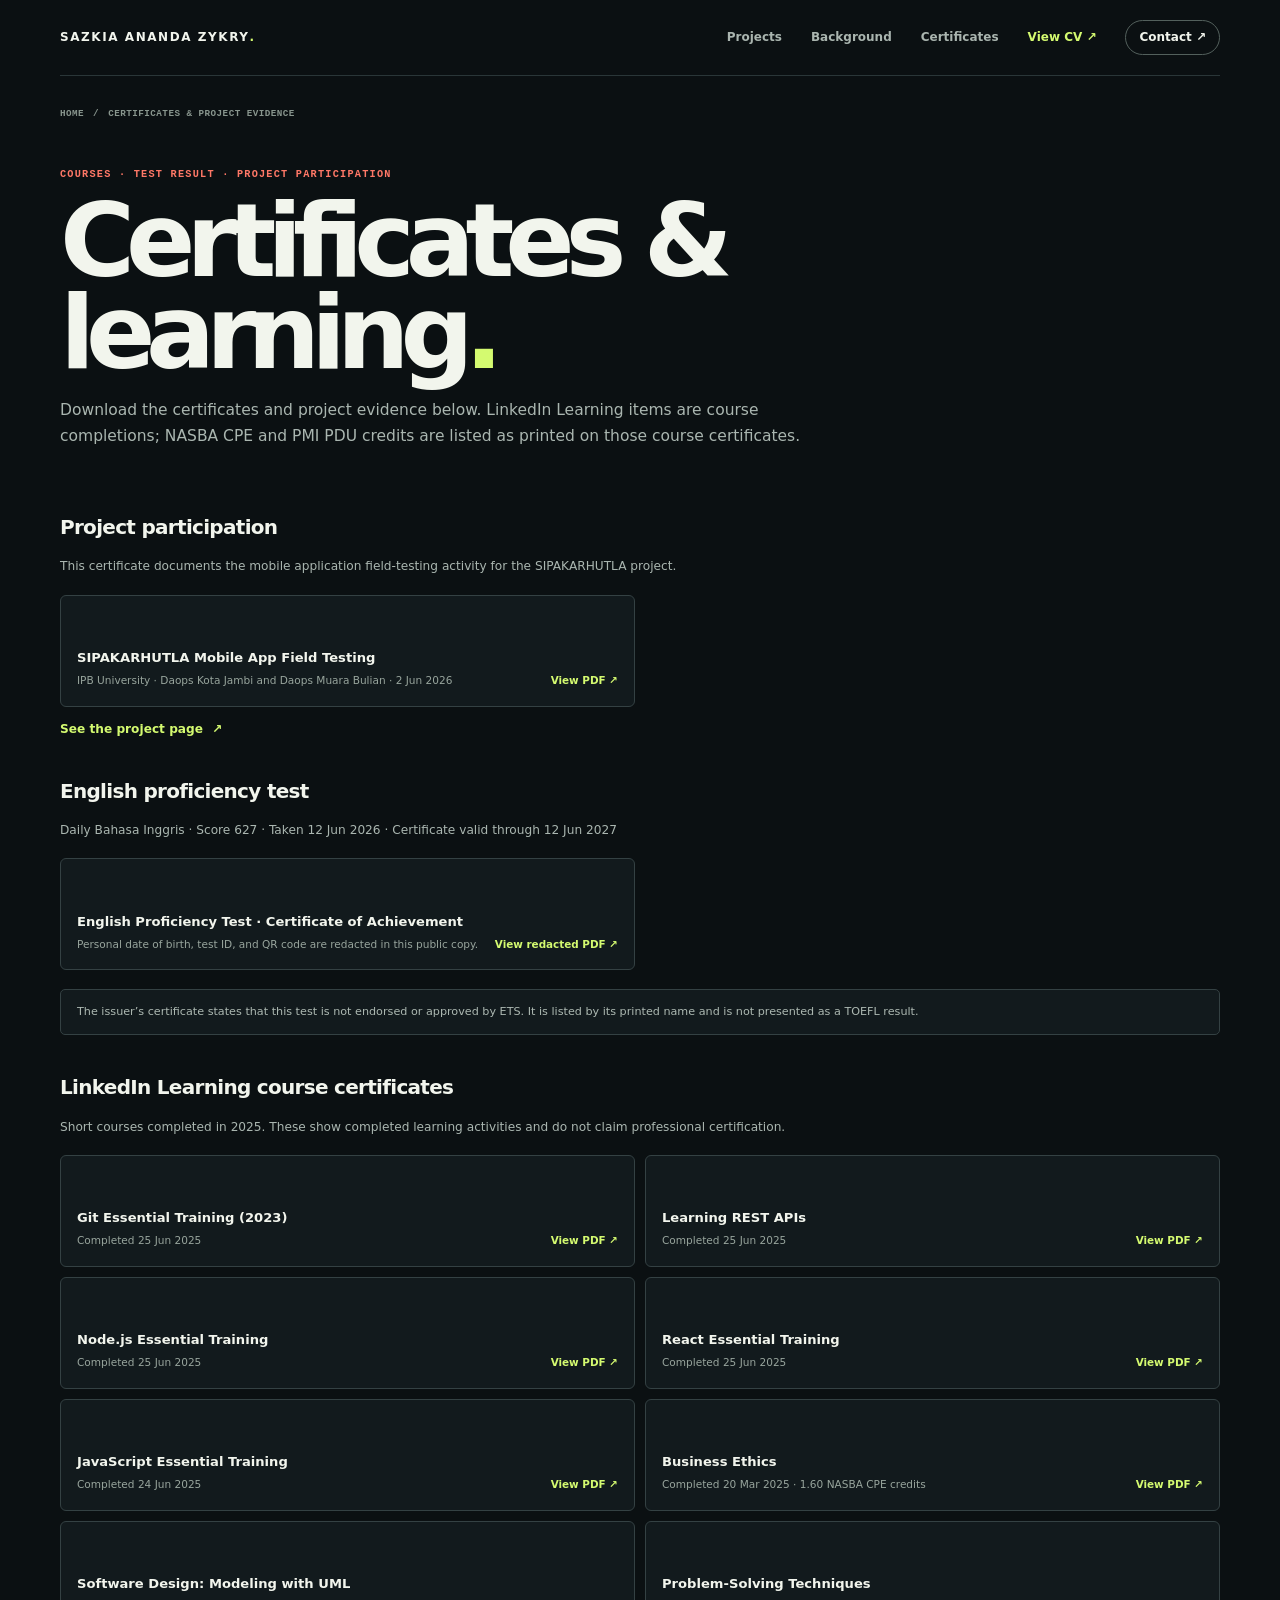
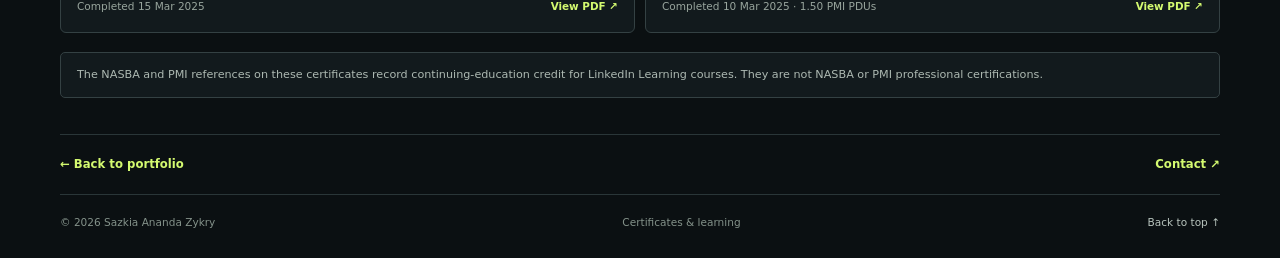
==== credentials.html @ 6a01da4e "Add portfolio website files" ====
<!doctype html>
<html lang="en">
<head>
  <meta charset="utf-8">
  <meta name="viewport" content="width=device-width, initial-scale=1">
  <meta name="description" content="Certificates and project participation records for Sazkia Ananda Zykry.">
  <meta name="theme-color" content="#0c1013">
  <title>Certificates — Sazkia Ananda Zykry</title>
  <link rel="stylesheet" href="style.css">
</head>
<body>
  <a class="skip-link" href="#main">Skip to content</a>
  <header class="site-header wrap">
    <a class="wordmark" href="index.html">SAZKIA ANANDA ZYKRY<b>.</b></a>
    <nav class="site-nav" aria-label="Main navigation"><a href="index.html#work">Projects</a><a href="index.html#experience">Background</a><a href="credentials.html" aria-current="page">Certificates</a><a class="nav-cv" href="cv.html">View CV ↗</a><a class="nav-contact" href="mailto:sazkiaanandazykry@gmail.com">Contact ↗</a></nav>
  </header>
  <main id="main" class="wrap">
    <div class="subpage-header"><div class="breadcrumbs"><a href="index.html">HOME</a><span>/</span><span>CERTIFICATES &amp; PROJECT EVIDENCE</span></div></div>
    <section class="case-heading">
      <p class="eyebrow">COURSES · TEST RESULT · PROJECT PARTICIPATION</p>
      <h1>Certificates &amp;<br>learning<span>.</span></h1>
      <p class="credentials-intro">Download the certificates and project evidence below. LinkedIn Learning items are course completions; NASBA CPE and PMI PDU credits are listed as printed on those course certificates.</p>
    </section>

    <section class="credential-section" aria-labelledby="project-proof">
      <h2 id="project-proof">Project participation</h2>
      <p>This certificate documents the mobile application field-testing activity for the SIPAKARHUTLA project.</p>
      <div class="credential-list">
        <article class="credential-item"><div><h3>SIPAKARHUTLA Mobile App Field Testing</h3><p>IPB University · Daops Kota Jambi and Daops Muara Bulian · 2 Jun 2026</p></div><a href="assets/certificates/sipakarhutla-field-testing-ipb-jun-2026.pdf" target="_blank" rel="noopener">View PDF ↗</a></article>
      </div>
      <p><a class="project-more" href="projects/sipakarhutla.html">See the project page <span aria-hidden="true">↗</span></a></p>
    </section>

    <section class="credential-section" aria-labelledby="english-test">
      <h2 id="english-test">English proficiency test</h2>
      <p>Daily Bahasa Inggris · Score 627 · Taken 12 Jun 2026 · Certificate valid through 12 Jun 2027</p>
      <div class="credential-list">
        <article class="credential-item"><div><h3>English Proficiency Test · Certificate of Achievement</h3><p>Personal date of birth, test ID, and QR code are redacted in this public copy.</p></div><a href="assets/certificates/english-proficiency-test-redacted.pdf" target="_blank" rel="noopener">View redacted PDF ↗</a></article>
      </div>
      <div class="privacy-note">The issuer’s certificate states that this test is not endorsed or approved by ETS. It is listed by its printed name and is not presented as a TOEFL result.</div>
    </section>

    <section class="credential-section" aria-labelledby="linkedin-courses">
      <h2 id="linkedin-courses">LinkedIn Learning course certificates</h2>
      <p>Short courses completed in 2025. These show completed learning activities and do not claim professional certification.</p>
      <div class="credential-list">
        <article class="credential-item"><div><h3>Git Essential Training (2023)</h3><p>Completed 25 Jun 2025</p></div><a href="assets/certificates/linkedin-learning-git-essential-training.pdf" target="_blank" rel="noopener">View PDF ↗</a></article>
        <article class="credential-item"><div><h3>Learning REST APIs</h3><p>Completed 25 Jun 2025</p></div><a href="assets/certificates/linkedin-learning-learning-rest-apis.pdf" target="_blank" rel="noopener">View PDF ↗</a></article>
        <article class="credential-item"><div><h3>Node.js Essential Training</h3><p>Completed 25 Jun 2025</p></div><a href="assets/certificates/linkedin-learning-nodejs-essential-training.pdf" target="_blank" rel="noopener">View PDF ↗</a></article>
        <article class="credential-item"><div><h3>React Essential Training</h3><p>Completed 25 Jun 2025</p></div><a href="assets/certificates/linkedin-learning-react-essential-training.pdf" target="_blank" rel="noopener">View PDF ↗</a></article>
        <article class="credential-item"><div><h3>JavaScript Essential Training</h3><p>Completed 24 Jun 2025</p></div><a href="assets/certificates/linkedin-learning-javascript-essential-training.pdf" target="_blank" rel="noopener">View PDF ↗</a></article>
        <article class="credential-item"><div><h3>Business Ethics</h3><p>Completed 20 Mar 2025 · 1.60 NASBA CPE credits</p></div><a href="assets/certificates/linkedin-learning-business-ethics.pdf" target="_blank" rel="noopener">View PDF ↗</a></article>
        <article class="credential-item"><div><h3>Software Design: Modeling with UML</h3><p>Completed 15 Mar 2025</p></div><a href="assets/certificates/linkedin-learning-software-design-uml.pdf" target="_blank" rel="noopener">View PDF ↗</a></article>
        <article class="credential-item"><div><h3>Problem-Solving Techniques</h3><p>Completed 10 Mar 2025 · 1.50 PMI PDUs</p></div><a href="assets/certificates/linkedin-learning-problem-solving.pdf" target="_blank" rel="noopener">View PDF ↗</a></article>
      </div>
      <div class="privacy-note">The NASBA and PMI references on these certificates record continuing-education credit for LinkedIn Learning courses. They are not NASBA or PMI professional certifications.</div>
    </section>

    <nav class="case-nav" aria-label="Page navigation"><a href="index.html">← Back to portfolio</a><a href="index.html#contact">Contact ↗</a></nav>
  </main>
  <footer class="site-footer wrap"><span>© 2026 Sazkia Ananda Zykry</span><span>Certificates &amp; learning</span><a href="#main">Back to top ↑</a></footer>
</body>
</html>
---- style.css ----
:root {
  --bg: #0b1012;
  --panel: #121a1d;
  --panel-2: #172225;
  --ink: #f2f5ed;
  --muted: #a4b0aa;
  --line: #2a3638;
  --lime: #d4fa70;
  --coral: #ff7867;
  --mint: #8de0c9;
  --soft: #dae4d9;
  --mono: "SFMono-Regular", Consolas, "Liberation Mono", monospace;
  --serif: Georgia, "Times New Roman", serif;
}
* { box-sizing: border-box; }
html { scroll-behavior: smooth; }
body { margin: 0; background: var(--bg); color: var(--ink); font-family: Inter, ui-sans-serif, system-ui, -apple-system, "Segoe UI", sans-serif; line-height: 1.65; }
a { color: inherit; }
img { display: block; max-width: 100%; }
.wrap { width: min(1160px, calc(100% - 48px)); margin-inline: auto; }
.skip-link { position: absolute; z-index: 99; top: -70px; left: 16px; padding: 10px 14px; background: var(--lime); color: #101512; }
.skip-link:focus { top: 12px; }
.site-header { min-height: 76px; display: flex; align-items: center; justify-content: space-between; gap: 28px; border-bottom: 1px solid var(--line); }
.wordmark { font-size: .75rem; font-weight: 850; letter-spacing: .13em; text-decoration: none; white-space: nowrap; }
.wordmark b { color: var(--lime); }
.site-nav { display: flex; align-items: center; gap: clamp(13px, 2.4vw, 29px); }
.site-nav a { color: #aab5af; font-size: .75rem; font-weight: 650; text-decoration: none; white-space: nowrap; }
.site-nav a:hover { color: var(--lime); }
.site-nav .nav-cv { color: var(--lime); }
.site-nav .nav-contact { padding: 7px 13px; border: 1px solid #53605c; border-radius: 999px; color: var(--ink); }
.hero { position: relative; min-height: 680px; display: grid; grid-template-columns: 1.05fr .95fr; column-gap: 50px; align-items: center; padding-block: 73px 30px; }
.hero::before { content: ""; position: absolute; z-index: -1; width: 610px; height: 610px; top: -105px; right: 2%; border-radius: 50%; background: radial-gradient(circle, #23332a 0, #111a1b 45%, transparent 70%); }
.hero-copy { position: relative; z-index: 1; }
.hero-kicker, .eyebrow { margin: 0 0 17px; color: var(--lime); font: 700 .64rem/1.45 var(--mono); letter-spacing: .12em; }
.hero-kicker span { display: inline-block; width: 23px; height: 2px; margin: 0 9px 3px 0; background: var(--lime); }
.hero h1 { max-width: 660px; margin: 0; font-size: clamp(3.9rem, 7.4vw, 6.7rem); line-height: .91; letter-spacing: -.085em; font-weight: 770; }
.hero h1 em { display: block; margin-top: 9px; color: var(--lime); font: italic 400 .92em/1 var(--serif); letter-spacing: -.07em; }
.hero-copy > p:not(.hero-kicker) { max-width: 500px; margin: 23px 0 0; color: #b4bfba; font-size: .96rem; line-height: 1.78; }
.hero-actions { display: flex; align-items: center; gap: 11px; flex-wrap: wrap; margin-top: 28px; }
.button { min-height: 45px; display: inline-flex; align-items: center; justify-content: center; gap: 13px; padding: 10px 16px; border: 1px solid transparent; border-radius: 5px; font-size: .76rem; font-weight: 760; text-decoration: none; transition: transform .16s ease, background .16s ease, border-color .16s ease; }
.button:hover { transform: translateY(-2px); }
.button-lime { background: var(--lime); color: #101711; }.button-lime:hover { background: #e3ff9c; }
.button-outline { border-color: #63716b; color: var(--ink); }.button-outline:hover { border-color: var(--lime); color: var(--lime); }
.button-red { background: var(--coral); color: #1a1010; }.button-red:hover { background: #ff9b86; }
.button-olive { background: var(--mint); color: #0f1716; }.button-olive:hover { background: #b1f2dc; }
.hero-visual { position: relative; width: min(100%, 520px); height: 505px; justify-self: end; isolation: isolate; }
.hero-visual::before { content: ""; position: absolute; width: 360px; height: 360px; left: 18%; top: 8%; border: 1px solid #394840; border-radius: 50%; box-shadow: 0 0 0 28px #111a1b, 0 0 0 29px #26332d; }
.device-card { margin: 0; position: relative; z-index: 1; }
.hero-visual .device-card { position: absolute; width: 46%; }
.hero-visual .device-primary { left: 8%; top: 20px; transform: rotate(-7deg); }
.hero-visual .device-secondary { right: 2%; top: 91px; width: 42%; transform: rotate(7deg); }
.device-shell { width: 100%; padding: 9px 7px 8px; border: 1px solid #697473; border-radius: 34px; background: linear-gradient(135deg, #414b4a, #111719 38%, #28302f 76%, #0c1011); box-shadow: 0 26px 55px #0009, inset 0 0 0 1px #ffffff12; }
.device-shell::before { content: ""; display: block; position: absolute; z-index: 2; width: 35px; height: 4px; left: 50%; top: 4px; transform: translateX(-50%); border-radius: 9px; background: #080b0c; }
.device-screen { width: 100%; aspect-ratio: 9 / 19.2; overflow: hidden; border-radius: 26px; background: #eee; }
.device-screen img { width: 100%; height: 100%; object-fit: cover; object-position: center; }
.device-card figcaption { display: grid; gap: 1px; margin: 11px 3px 0; color: #d3ddd5; font: 600 .55rem/1.45 var(--mono); letter-spacing: .08em; }
.device-card figcaption span { color: var(--lime); font-size: .48rem; }
.device-card figcaption b { color: var(--ink); font-weight: 700; }
.hero-foot { grid-column: 1 / -1; display: flex; justify-content: space-between; gap: 15px; margin-top: 27px; padding-top: 15px; border-top: 1px solid var(--line); color: #83928a; font: 650 .58rem var(--mono); letter-spacing: .1em; }
.project-section { padding-block: 83px 92px; border-top: 1px solid var(--line); background: #0e1416; }
.section-top { display: flex; justify-content: space-between; align-items: end; gap: 40px; margin-bottom: 39px; }
.section-top h2, .campus-grid h2 { margin: 0; font-size: clamp(2.7rem, 5vw, 4.6rem); line-height: .97; letter-spacing: -.08em; }
.section-top > p { max-width: 390px; margin: 0 0 4px; color: var(--muted); font-size: .81rem; }
.project-block { display: grid; grid-template-columns: .87fr 1.13fr; align-items: center; gap: clamp(34px, 6vw, 76px); padding: 42px 0; border-top: 1px solid var(--line); }
.project-block:last-child { border-bottom: 1px solid var(--line); }
.project-block.reverse { grid-template-columns: 1.13fr .87fr; }
.project-block.reverse .project-copy { order: 2; }.project-block.reverse .project-preview { order: 1; }
.project-index { display: flex; align-items: center; gap: 12px; margin: 0 0 18px; color: var(--lime); font: 700 .61rem var(--mono); letter-spacing: .11em; }
.project-index span { width: 27px; height: 1px; background: var(--lime); }
.project-copy h3 { margin: 0; font-size: clamp(2.2rem, 4vw, 3.6rem); line-height: .98; letter-spacing: -.075em; }
.project-subtitle { margin: 9px 0 17px; color: var(--mint); font-family: var(--serif); font-size: 1.1rem; font-style: italic; }
.project-copy p:not(.project-index):not(.project-subtitle) { max-width: 500px; margin: 0; color: #aab6b0; font-size: .84rem; }
.project-points { display: grid; gap: 7px; margin: 17px 0 18px; padding: 0; list-style: none; }
.project-points li { position: relative; padding-left: 18px; color: #c0c9c3; font-size: .76rem; }
.project-points li::before { content: "↗"; position: absolute; left: 0; color: var(--coral); font-weight: 800; }
.tags { display: flex; flex-wrap: wrap; gap: 7px; margin: 18px 0 20px; }
.tags span { padding: 5px 9px; border: 1px solid #344244; border-radius: 99px; color: #bcc8c1; font: 600 .56rem var(--mono); }
.project-more { display: inline-flex; align-items: center; gap: 9px; color: var(--lime); font-size: .76rem; font-weight: 750; text-decoration: none; }
.project-more:hover { color: white; }
.project-preview { position: relative; min-height: 500px; display: flex; align-items: center; justify-content: center; overflow: hidden; isolation: isolate; border: 1px solid #364143; border-radius: 10px; background-color: #151e20; background-image: radial-gradient(#83928a25 1px, transparent 1px), linear-gradient(135deg, #172123, #101618); background-size: 18px 18px, auto; }
.project-preview::before { content: ""; position: absolute; z-index: -1; width: 320px; height: 320px; border-radius: 50%; filter: blur(2px); background: #a7d45d1c; }
.red-preview::after, .green-preview::after { position: absolute; right: 16px; top: 14px; color: #94a39a; font: 600 .53rem var(--mono); letter-spacing: .1em; }
.red-preview::after { content: "JAMBI · FIELD APP"; }.green-preview::after { content: "BOGOR · LIBRARY APP"; }
.project-preview .device-card { position: absolute; width: 33%; top: 49%; }
.project-preview .device-card:first-child { left: 15%; transform: translateY(-50%) rotate(-7deg); }
.project-preview .device-card:nth-child(2) { right: 14%; top: 54%; transform: translateY(-50%) rotate(7deg); }
.project-preview .device-shell { padding: 7px 5px 6px; border-radius: 26px; box-shadow: 0 20px 35px #000a; }
.project-preview .device-screen { border-radius: 20px; }
.project-preview .device-shell::before { width: 23px; height: 3px; top: 3px; }
.project-preview .device-card figcaption { margin: 8px 1px 0; font-size: .49rem; }
.project-preview .device-card figcaption span { font-size: .43rem; }
.experience-section { padding-block: 88px; border-top: 1px solid var(--line); border-bottom: 1px solid var(--line); background: #121a1d; }
.experience-layout { display: grid; grid-template-columns: .72fr 1.28fr; gap: clamp(38px, 8vw, 105px); }
.experience-section .eyebrow, .case-heading .eyebrow { color: var(--coral); }
.experience-section h2 { margin: 0; font-size: clamp(2.5rem, 5vw, 4.2rem); line-height: .97; letter-spacing: -.08em; }
.experience-section h2 em { display: block; margin-top: 4px; color: var(--lime); font: italic 400 .9em var(--serif); }
.experience-intro { max-width: 340px; margin: 18px 0 0; color: #aab6b0; font-size: .82rem; }
.timeline { border-top: 1px solid #344143; }
.timeline-item { display: grid; grid-template-columns: 140px 1fr; gap: 24px; padding: 21px 0; border-bottom: 1px solid #344143; }
.timeline-date { padding-top: 4px; color: var(--lime); font: 650 .59rem var(--mono); letter-spacing: .07em; }
.timeline-item h3 { margin: 0; font-size: .92rem; }.timeline-item p { margin: 3px 0 0; color: #b9c3bd; font-size: .74rem; }
.timeline-item .timeline-detail { margin-top: 8px; color: #94a29a; font-size: .71rem; }
.education-line { margin-top: 30px; padding-top: 20px; border-top: 1px solid #344143; }
.education-line h3 { margin: 0; font-size: .9rem; }.education-line p { margin: 4px 0 0; color: #b2beb7; font-size: .74rem; }
.campus-section { padding-block: 73px; }
.campus-grid { display: grid; grid-template-columns: .7fr 1.3fr; gap: 50px; align-items: start; }
.campus-grid h2 { font-size: clamp(2.3rem, 4vw, 3.3rem); }
.campus-copy { padding-top: 8px; color: #b0bbb5; font-size: .82rem; }
.campus-copy p { margin: 0 0 12px; }.campus-copy strong { color: var(--ink); }
.skills-row { margin-top: 27px; padding-top: 17px; border-top: 1px solid var(--line); color: #9caaa2; font: 600 .62rem/2 var(--mono); }
.certificate-callout { display: grid; grid-template-columns: 1fr auto; gap: 28px; align-items: center; padding: 29px 32px; border: 1px solid #354342; border-radius: 9px; background: linear-gradient(110deg, #172224, #1b2926); }
.certificate-callout h2 { max-width: 620px; margin: 0; font-size: clamp(1.7rem, 3.1vw, 2.65rem); line-height: 1.04; letter-spacing: -.06em; }
.certificate-callout > div > p:last-child { max-width: 620px; margin: 10px 0 0; color: #aab6b0; font-size: .75rem; }
.contact-section { padding-block: 100px 78px; text-align: center; }
.contact-section .eyebrow { margin-bottom: 14px; }.contact-section h2 { max-width: 850px; margin: auto; font-size: clamp(3rem, 7vw, 6rem); line-height: .93; letter-spacing: -.085em; }
.contact-section h2 span { color: var(--lime); font-family: var(--serif); font-weight: 400; font-style: italic; }
.contact-section > p:not(.eyebrow) { margin: 20px 0; color: #aab6b0; font-size: .82rem; }
.contact-links { display: flex; justify-content: center; align-items: center; flex-wrap: wrap; gap: 15px 22px; }
.contact-links > a:not(.button) { color: var(--ink); font-size: .78rem; text-decoration-thickness: 1px; text-underline-offset: 4px; }
.resume-sheet-header .resume-contact-links { display: flex; justify-content: center; flex-wrap: wrap; gap: 3px 13px; margin-top: 5px; }
.resume-sheet-header .resume-contact-links a { margin: 0; font-size: .72rem; }
.site-footer { display: flex; justify-content: space-between; gap: 18px; padding-block: 19px 26px; border-top: 1px solid var(--line); color: #84928a; font-size: .66rem; }
.site-footer a { color: #b8c4bd; text-decoration: none; }
/* Project details and certificates */
.subpage-header { padding-block: 32px 12px; }
.breadcrumbs { display: flex; flex-wrap: wrap; gap: 9px; color: #89968e; font: 600 .58rem var(--mono); letter-spacing: .05em; }
.breadcrumbs a { text-decoration: none; }.breadcrumbs a:hover { color: var(--lime); }
.case-heading { padding-block: 36px 26px; }
.case-heading .eyebrow { margin-bottom: 13px; }
.case-heading h1 { max-width: 960px; margin: 0; font-size: clamp(3.4rem, 8vw, 7.1rem); line-height: .9; letter-spacing: -.09em; }
.case-heading h1 span { color: var(--lime); }
.case-lead, .credentials-intro { max-width: 780px; margin: 19px 0 0; color: #aab6b0; font-size: .97rem; }
.case-meta { display: flex; flex-wrap: wrap; gap: 10px 26px; margin-top: 22px; color: #96a39b; font: 600 .58rem var(--mono); letter-spacing: .04em; }
.case-gallery { min-height: 510px; display: grid; grid-template-columns: repeat(2, minmax(0,1fr)); align-items: center; justify-items: center; gap: 25px; margin-block: 17px 45px; padding: 31px; overflow: hidden; border: 1px solid #334042; border-radius: 10px; background-color: #131c1e; background-image: radial-gradient(#89989022 1px, transparent 1px); background-size: 18px 18px; }
.case-gallery.single { grid-template-columns: repeat(3, minmax(0,1fr)); min-height: 540px; }
.case-gallery figure { width: min(100%, 245px); }
.case-gallery.single figure { width: min(100%, 205px); }
.case-gallery .device-shell { box-shadow: 0 20px 38px #0009; }
.case-gallery figcaption { margin-top: 12px; color: #c1ccc5; text-align: center; font-size: .7rem; }
.case-body { display: grid; grid-template-columns: .65fr 1.35fr; gap: clamp(32px, 7vw, 95px); padding-block: 12px 72px; }
.case-aside { color: #99a69e; font: 600 .6rem/1.7 var(--mono); }
.case-aside p { margin: 0 0 18px; }.case-aside strong { display: block; margin-bottom: 3px; color: var(--lime); }
.case-main { max-width: 790px; }.case-main h2 { margin: 0 0 9px; font-size: 1.3rem; letter-spacing: -.04em; }
.case-main h2:not(:first-child) { margin-top: 31px; }
.case-main p, .case-main li { color: #b0bcb5; font-size: .82rem; }
.case-main ul { padding-left: 20px; }.case-main li { padding-left: 3px; margin: 6px 0; }
.case-main a { color: var(--lime); }
.case-note { margin: 20px 0; padding: 15px 17px; border-left: 3px solid var(--mint); background: #142220; color: #b5c7bf; font-size: .75rem; }
.case-note.warning { border-color: var(--coral); background: #241a19; color: #e3b5aa; }
.case-nav { display: flex; justify-content: space-between; gap: 18px; padding-block: 20px; border-top: 1px solid var(--line); font-size: .73rem; font-weight: 700; }
.case-nav a { color: var(--lime); text-decoration: none; }
.credential-section { margin: 36px 0; }
.credential-section h2 { margin: 0 0 9px; font-size: 1.25rem; letter-spacing: -.035em; }
.credential-section > p { max-width: 750px; color: #aab6b0; font-size: .76rem; }
.credential-list { display: grid; grid-template-columns: repeat(2, 1fr); gap: 10px; margin-top: 18px; }
.credential-item { display: flex; min-height: 112px; justify-content: space-between; align-items: end; gap: 16px; padding: 16px; border: 1px solid #344143; border-radius: 6px; background: #121a1d; }
.credential-item h3 { margin: 0; font-size: .82rem; line-height: 1.35; }.credential-item p { margin: 5px 0 0; color: #98a59d; font-size: .66rem; }
.credential-item a { flex: 0 0 auto; color: var(--lime); font-size: .65rem; font-weight: 750; text-decoration: none; }.credential-item a:hover { text-decoration: underline; }
.privacy-note { margin: 19px 0; padding: 13px 16px; border: 1px solid #344143; border-radius: 5px; color: #adb9b2; background: #121a1d; font-size: .7rem; }
@media (max-width: 900px) {
  .hero { min-height: 610px; column-gap: 20px; }.hero h1 { font-size: clamp(3.5rem, 8vw, 5.4rem); }
  .hero-visual { height: 455px; }.hero-visual::before { width: 300px; height: 300px; left: 13%; top: 10%; }
  .project-block, .project-block.reverse { grid-template-columns: .9fr 1.1fr; gap: 24px; }
  .project-preview { min-height: 440px; }.project-preview .device-card { width: 38%; }
  .experience-layout { grid-template-columns: .8fr 1.2fr; gap: 35px; }
}
@media (max-width: 680px) {
  .wrap { width: min(100% - 32px, 1160px); }
  .site-header { min-height: 72px; flex-wrap: wrap; gap: 10px; padding-block: 13px; }
  .site-nav { width: 100%; justify-content: space-between; gap: 10px; overflow-x: auto; }.site-nav a { font-size: .65rem; }.site-nav .nav-contact { padding: 5px 9px; }
  .hero { min-height: auto; grid-template-columns: 1fr; row-gap: 40px; padding-block: 58px 28px; }.hero h1 { max-width: 600px; font-size: clamp(3.6rem, 15vw, 5.8rem); }
  .hero-visual { width: min(100%, 430px); height: 460px; justify-self: center; }.hero-visual .device-primary { left: 7%; width: 47%; }.hero-visual .device-secondary { right: 5%; width: 43%; top: 73px; }.hero-visual::before { width: 290px; height: 290px; left: 15%; }
  .hero-foot { flex-wrap: wrap; margin-top: 22px; font-size: .52rem; }
  .project-section { padding-block: 62px; }.section-top { display: block; margin-bottom: 25px; }.section-top > p { margin-top: 13px; }
  .project-block, .project-block.reverse { grid-template-columns: 1fr; gap: 24px; padding-block: 30px; }.project-block.reverse .project-copy, .project-block.reverse .project-preview { order: initial; }
  .project-preview { min-height: 465px; }.project-preview .device-card { width: 35%; }.project-preview .device-card:first-child { left: 15%; }.project-preview .device-card:nth-child(2) { right: 14%; }
  .experience-section { padding-block: 64px; }.experience-layout { grid-template-columns: 1fr; gap: 29px; }.timeline-item { grid-template-columns: 1fr; gap: 4px; padding-block: 17px; }
  .campus-grid { grid-template-columns: 1fr; gap: 17px; }.campus-section { padding-block: 58px; }
  .certificate-callout { grid-template-columns: 1fr; gap: 18px; padding: 23px; }.contact-section { padding-block: 72px 54px; }
  .site-footer { flex-wrap: wrap; font-size: .61rem; }
  .case-heading { padding-top: 27px; }.case-heading h1 { font-size: clamp(3.2rem, 16vw, 5.2rem); }
  .case-gallery, .case-gallery.single { grid-template-columns: repeat(2, minmax(0,1fr)); gap: 13px; min-height: unset; padding: 19px 12px; }
  .case-gallery figure, .case-gallery.single figure { width: min(100%, 205px); }
  .case-gallery.single figure:last-child { grid-column: 1 / -1; }
  .case-body { grid-template-columns: 1fr; gap: 8px; padding-bottom: 48px; }.case-aside { display: flex; flex-wrap: wrap; gap: 8px 22px; }.case-aside p { margin: 0; }
  .credential-list { grid-template-columns: 1fr; }.credential-item { min-height: 92px; }
}
@media (max-width: 390px) {
  .hero-visual { height: 410px; }.hero-visual .device-card { width: 49%; }.hero-visual .device-secondary { width: 43%; }
  .project-preview { min-height: 410px; }.project-preview .device-card { width: 39%; }.project-preview .device-card:first-child { left: 11%; }.project-preview .device-card:nth-child(2) { right: 10%; }
  .case-gallery, .case-gallery.single { grid-template-columns: 1fr; }.case-gallery.single figure:last-child { grid-column: auto; }
}
@media (prefers-reduced-motion: reduce) { html { scroll-behavior: auto; } *, *::before, *::after { transition-duration: .01ms !important; } }

/* CV preview and accurate full-screen SIPAKARHUTLA captures */
.device-raw .device-shell::before { display: none; }
.device-raw .device-screen { aspect-ratio: 717 / 1600; }
.device-raw .device-screen img { object-fit: contain; }
.hero-visual { height: 560px; }
.project-preview.single-preview { min-height: 560px; }
.project-preview.single-preview .device-card { position: relative; top: auto; right: auto; left: auto; width: min(40%, 250px); transform: rotate(-3deg); }
.project-preview.single-preview .device-card figcaption { margin-top: 12px; }
.cv-page { padding-block: 32px 76px; }
.cv-page-heading { max-width: 780px; margin: 0 0 22px; }
.cv-page-heading h1 { margin: 0; font-size: clamp(2.5rem, 5vw, 4rem); line-height: 1; letter-spacing: -.07em; }
.cv-page-heading > p:last-child { max-width: 650px; color: #aab6b0; font-size: .84rem; }
.resume-sheet { max-width: 850px; margin: 27px auto 0; padding: clamp(23px, 5vw, 54px) clamp(21px, 6vw, 67px); border-radius: 9px; background: #fff; color: #26302f; box-shadow: 0 24px 65px #0006; }
.resume-sheet-header { margin-bottom: 23px; padding-bottom: 14px; border-bottom: 1px solid #b7c4bf; text-align: center; }
.resume-sheet-header h2 { margin: 0; color: #202829; font-size: clamp(1.55rem, 4vw, 2.1rem); line-height: 1.15; letter-spacing: .015em; }
.resume-sheet-header p { margin: 4px 0 0; color: #1f6658; font-size: .8rem; font-weight: 750; letter-spacing: .05em; }
.resume-sheet-header a { display: inline-block; margin-top: 3px; color: #53615d; font-size: .8rem; text-decoration: none; }
.resume-section { margin-top: 17px; }
.resume-section h3 { margin: 0 0 8px; padding-bottom: 4px; border-bottom: 1px solid #b7c4bf; color: #1f6658; font-size: .87rem; letter-spacing: .1em; }
.resume-entry { margin: 9px 0 6px; }
.resume-entry-title { margin: 0; font-size: .86rem; line-height: 1.4; }
.resume-entry-subtitle { margin: 2px 0 5px; color: #53615d; font-size: .76rem; font-style: italic; }
.resume-entry ul { display: grid; gap: 4px; margin: 5px 0 0; padding-left: 20px; }
.resume-entry li { padding-left: 2px; color: #34413e; font-size: .78rem; line-height: 1.48; }
.resume-entry > p { margin: 2px 0; color: #53615d; font-size: .78rem; }
.resume-skills { display: grid; gap: 5px; margin: 0; padding: 0; list-style: none; }
.resume-skills li { color: #34413e; font-size: .77rem; line-height: 1.5; }
.resume-skills strong { color: #1f4b44; }
.cv-downloads { display: flex; justify-content: center; gap: 12px; flex-wrap: wrap; margin-top: 25px; }
.cv-downloads .button-outline { border-color: #697773; }
@media (max-width: 900px) { .hero-visual { height: 535px; } }
@media (max-width: 680px) {
  .hero-visual { height: 500px; }
  .project-preview.single-preview { min-height: 530px; }
  .project-preview.single-preview .device-card { width: min(56%, 245px); }
}
@media (max-width: 390px) {
  .project-preview.single-preview { min-height: 500px; }
  .project-preview.single-preview .device-card { width: 62%; }
}
@media print {
  body { background: #fff; }
  .site-header, .subpage-header, .cv-page-heading, .cv-downloads, .site-footer { display: none !important; }
  .cv-page, .wrap { width: 100%; max-width: none; margin: 0; padding: 0; }
  .resume-sheet { max-width: none; margin: 0; padding: 0; border: 0; border-radius: 0; box-shadow: none; }
}
.resume-entry-title { display: flex; justify-content: space-between; align-items: baseline; gap: 14px; }
.resume-entry-title strong { flex: 1; }
.resume-entry-title span { color: #53615d; font-size: .72rem; font-weight: 500; white-space: nowrap; }
@media (max-width: 550px) {
  .resume-entry-title { display: block; }
  .resume-entry-title span { display: block; margin-top: 2px; }
}
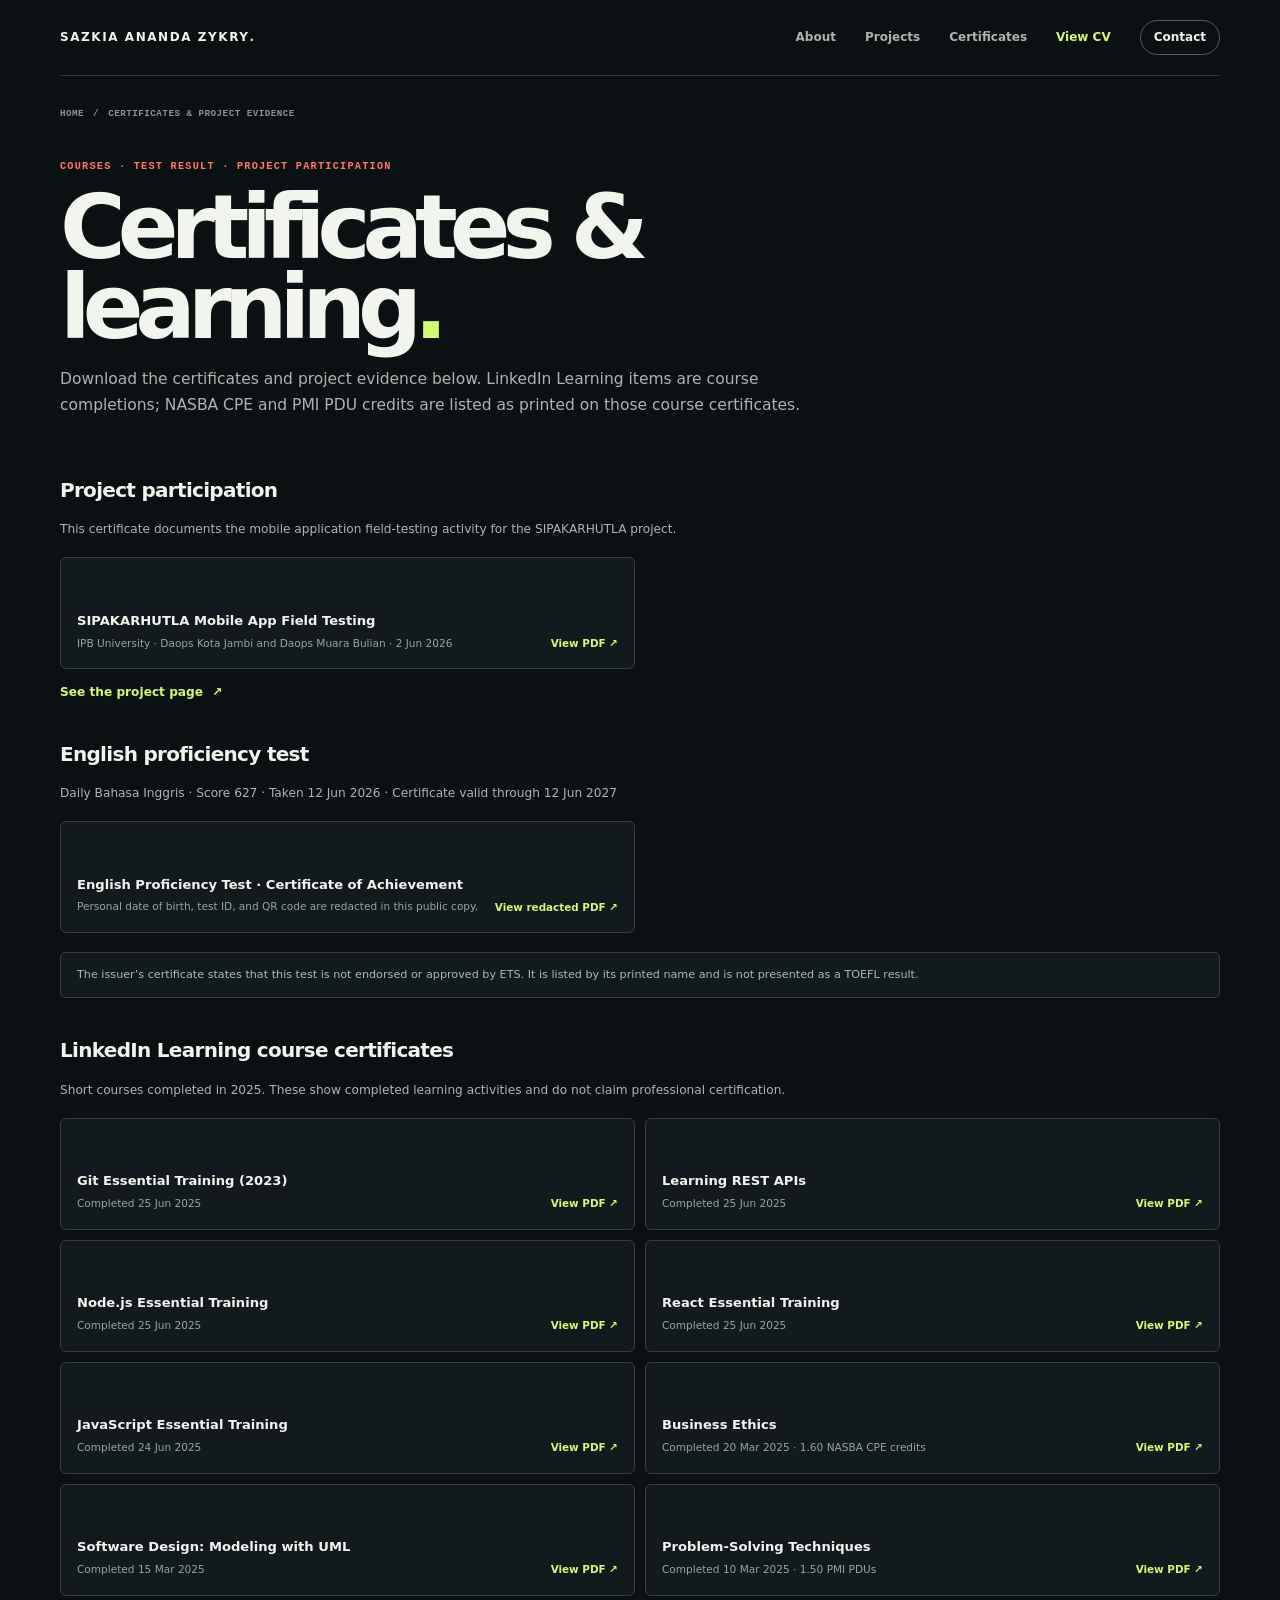
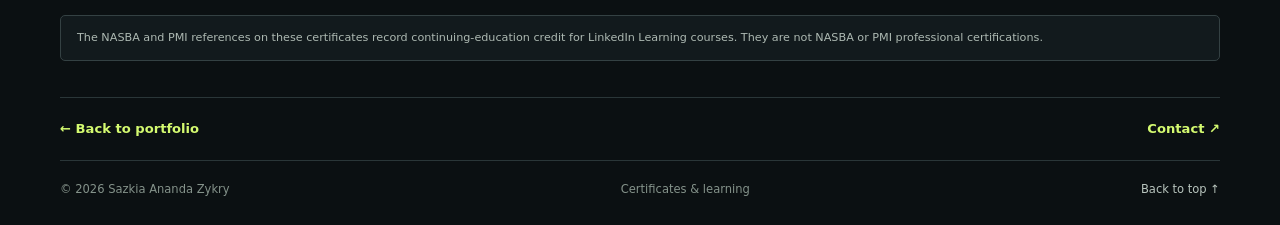
==== commit 07523d28: "update portfolio" ====
--- a/credentials.html
+++ b/credentials.html
@@ -12,7 +12,7 @@
   <a class="skip-link" href="#main">Skip to content</a>
   <header class="site-header wrap">
     <a class="wordmark" href="index.html">SAZKIA ANANDA ZYKRY<b>.</b></a>
-    <nav class="site-nav" aria-label="Main navigation"><a href="index.html#work">Projects</a><a href="index.html#experience">Background</a><a href="credentials.html" aria-current="page">Certificates</a><a class="nav-cv" href="cv.html">View CV ↗</a><a class="nav-contact" href="mailto:sazkiaanandazykry@gmail.com">Contact ↗</a></nav>
+    <nav class="site-nav" aria-label="Main navigation"><a href="index.html#about">About</a><a href="index.html#work">Projects</a><a href="index.html#certificates" aria-current="page">Certificates</a><a class="nav-cv" href="index.html#cv">View CV</a><a class="nav-contact" href="index.html#contact">Contact</a></nav>
   </header>
   <main id="main" class="wrap">
     <div class="subpage-header"><div class="breadcrumbs"><a href="index.html">HOME</a><span>/</span><span>CERTIFICATES &amp; PROJECT EVIDENCE</span></div></div>
--- a/style.css
+++ b/style.css
@@ -57,6 +57,11 @@
 .device-card figcaption span { color: var(--lime); font-size: .48rem; }
 .device-card figcaption b { color: var(--ink); font-weight: 700; }
 .hero-foot { grid-column: 1 / -1; display: flex; justify-content: space-between; gap: 15px; margin-top: 27px; padding-top: 15px; border-top: 1px solid var(--line); color: #83928a; font: 650 .58rem var(--mono); letter-spacing: .1em; }
+.about-section { display: grid; grid-template-columns: .72fr 1.28fr; gap: clamp(38px, 8vw, 105px); align-items: start; padding-block: 82px; border-top: 1px solid var(--line); }
+.about-section h2 { max-width: 500px; margin: 0; font-size: clamp(2.6rem, 5vw, 4.4rem); line-height: .97; letter-spacing: -.08em; }
+.about-section h2 em { display: block; margin-top: 4px; color: var(--lime); font: italic 400 .9em var(--serif); }
+.about-copy { max-width: 680px; padding-top: 29px; }
+.about-copy p { margin: 0 0 15px; color: #aab6b0; font-size: .9rem; line-height: 1.8; }
 .project-section { padding-block: 83px 92px; border-top: 1px solid var(--line); background: #0e1416; }
 .section-top { display: flex; justify-content: space-between; align-items: end; gap: 40px; margin-bottom: 39px; }
 .section-top h2, .campus-grid h2 { margin: 0; font-size: clamp(2.7rem, 5vw, 4.6rem); line-height: .97; letter-spacing: -.08em; }
@@ -169,6 +174,7 @@
   .site-header { min-height: 72px; flex-wrap: wrap; gap: 10px; padding-block: 13px; }
   .site-nav { width: 100%; justify-content: space-between; gap: 10px; overflow-x: auto; }.site-nav a { font-size: .65rem; }.site-nav .nav-contact { padding: 5px 9px; }
   .hero { min-height: auto; grid-template-columns: 1fr; row-gap: 40px; padding-block: 58px 28px; }.hero h1 { max-width: 600px; font-size: clamp(3.6rem, 15vw, 5.8rem); }
+  .about-section { grid-template-columns: 1fr; gap: 15px; padding-block: 61px; }.about-copy { padding-top: 0; }
   .hero-visual { width: min(100%, 430px); height: 460px; justify-self: center; }.hero-visual .device-primary { left: 7%; width: 47%; }.hero-visual .device-secondary { right: 5%; width: 43%; top: 73px; }.hero-visual::before { width: 290px; height: 290px; left: 15%; }
   .hero-foot { flex-wrap: wrap; margin-top: 22px; font-size: .52rem; }
   .project-section { padding-block: 62px; }.section-top { display: block; margin-bottom: 25px; }.section-top > p { margin-top: 13px; }
@@ -245,3 +251,143 @@
   .resume-entry-title { display: block; }
   .resume-entry-title span { display: block; margin-top: 2px; }
 }
+
+/* Targeted portfolio refinements: retain the original dark visual identity. */
+.hero { min-height: 590px; padding-block: 61px 22px; column-gap: 38px; }
+.hero-visual { display: none; }
+.hero h1 { font-size: clamp(3.65rem, 6.5vw, 5.9rem); }
+.hero-copy > p:not(.hero-kicker) { max-width: 530px; font-size: 1.04rem; }
+.hero-foot { margin-top: 16px; font-size: .63rem; }
+.code-art { position: relative; width: min(100%, 535px); justify-self: end; padding: 12px 0 22px 12px; isolation: isolate; }
+.code-art::before { content: ""; position: absolute; z-index: -1; inset: 35px -17px 6px 40px; border-radius: 50%; background: radial-gradient(circle, #24332d 0, #151f20 54%, transparent 74%); }
+.code-window { overflow: hidden; border: 1px solid #39474a; border-radius: 13px; background: #12191d; box-shadow: 0 25px 58px #0007, inset 0 0 0 1px #ffffff08; }
+.code-topbar { min-height: 45px; display: flex; align-items: center; gap: 13px; padding: 0 15px; border-bottom: 1px solid #2b393b; color: #bbc7c0; font: 600 .65rem var(--mono); }
+.window-dots { display: flex; gap: 5px; }.window-dots i { width: 8px; height: 8px; border-radius: 50%; background: #ff7867; }.window-dots i:nth-child(2) { background: #eab967; }.window-dots i:nth-child(3) { background: #83c99d; }
+.code-topbar > b { margin-left: auto; color: var(--lime); font-size: .56rem; letter-spacing: .1em; }
+.code-body { display: grid; gap: 6px; overflow: hidden; padding: 21px 14px 22px; color: #e2eae3; font: 500 clamp(.49rem, .85vw, .67rem)/1.7 var(--mono); white-space: nowrap; }
+.line-no { display: inline-block; width: 28px; color: #708079; user-select: none; }
+.code-purple { color: #c79df4; }.code-blue { color: #86caff; }.code-orange { color: #f6bb80; }.code-green { color: #a5e084; }
+.code-gap { height: 3px; }
+.code-status { min-height: 32px; display: flex; align-items: center; justify-content: space-between; gap: 8px; padding: 0 14px; border-top: 1px solid #2b393b; color: #9dada5; font: 550 .56rem var(--mono); }
+.code-status i { display: inline-block; width: 7px; height: 7px; margin-right: 5px; border-radius: 50%; background: #96d17f; }
+.code-note { position: absolute; right: -10px; bottom: 0; display: flex; align-items: center; gap: 10px; padding: 11px 14px; border: 1px solid #374344; border-radius: 8px; background: #182224; box-shadow: 0 12px 26px #0005; }
+.note-mark { color: var(--coral); font-size: 1.25rem; font-weight: 800; }.code-note b, .code-note small { display: block; }.code-note b { font-size: .72rem; }.code-note small { margin-top: 1px; color: #a5b2ac; font-size: .61rem; }
+.hero-kicker b { color: var(--coral); }
+.about-section { padding-block: 66px 72px; }
+.about-section h2 { font-size: clamp(2.7rem, 4.7vw, 4.15rem); }
+.about-copy { padding-top: 19px; }
+.about-copy p { font-size: .99rem; }
+.about-facts { margin-top: 22px; border-top: 1px solid var(--line); }
+.about-fact { display: grid; grid-template-columns: 137px 1fr; gap: 17px; padding: 12px 0; border-bottom: 1px solid var(--line); }
+.about-fact strong { color: var(--ink); font-size: .86rem; }.about-fact span { color: #abb8b1; font-size: .86rem; }
+.project-section { padding-block: 67px 74px; }
+.section-top { margin-bottom: 27px; }
+.section-top > p { font-size: .92rem; }
+.project-block, .project-block.reverse { gap: clamp(28px, 4.5vw, 57px); padding: 32px 0; }
+.project-copy h3 { font-size: clamp(2.35rem, 3.6vw, 3.35rem); }
+.project-copy p:not(.project-index):not(.project-subtitle) { font-size: .93rem; line-height: 1.72; }
+.project-subtitle { margin-bottom: 12px; font-size: 1.17rem; }
+.project-meta { display: grid; grid-template-columns: .95fr 1.3fr .9fr 1.15fr; gap: 10px; margin: 20px 0 17px; padding: 12px 0; border-block: 1px solid #344143; }
+.project-meta span { display: block; margin-bottom: 4px; color: #87968e; font: 650 .53rem var(--mono); letter-spacing: .07em; }
+.project-meta strong { color: #d5ded7; font-size: .66rem; font-weight: 650; line-height: 1.45; }
+.project-preview { min-height: 480px; }
+.project-preview .device-card { width: 36%; top: 49%; }
+.project-preview .device-card:first-child { left: 11%; transform: translateY(-50%) rotate(-5deg); }
+.project-preview .device-card:nth-child(2) { right: 10%; top: 52%; transform: translateY(-50%) rotate(5deg); }
+.project-preview .device-shell { padding: 8px 6px 7px; border-color: #66706c; border-radius: 27px; background: linear-gradient(145deg, #515c58, #161d1f 35%, #303a38 76%, #0b1012); box-shadow: 0 22px 39px #000b, inset 0 0 0 1px #ffffff16; }
+.project-preview .device-screen { border-radius: 20px; }
+.project-preview .device-shell::before { width: 23px; height: 3px; top: 4px; }
+.project-preview .device-card figcaption { margin-top: 9px; font-size: .48rem; }
+.project-preview .device-card figcaption span { font-size: .43rem; }
+.silala-preview .device-card { width: 29%; top: 50%; }
+.silala-preview .device-card:first-child { left: 3%; top: 51%; transform: translateY(-50%) rotate(-5deg); z-index: 1; }
+.silala-preview .device-card:nth-child(2) { left: 35.5%; right: auto; top: 46%; transform: translateY(-50%); z-index: 3; }
+.silala-preview .device-card:nth-child(3) { right: 3%; top: 51%; transform: translateY(-50%) rotate(5deg); z-index: 2; }
+.silala-preview .device-shell::before { display: none; }
+.project-preview .device-screen img { object-fit: cover; }
+.device-raw .device-screen { aspect-ratio: 717 / 1600; }
+.device-raw .device-screen img { object-fit: contain; }
+.certificates-section { padding-block: 32px 10px; }
+.certificates-section .certificate-callout { background: linear-gradient(110deg, #172224, #1b2926); }
+.certificate-callout { grid-template-columns: 1fr auto; gap: 26px; padding: 25px 29px; }
+.certificate-callout h2 { font-size: clamp(1.55rem, 3vw, 2.35rem); }
+.certificate-callout > div > p:last-child { font-size: .85rem; }
+.cv-callout { display: flex; justify-content: space-between; align-items: center; gap: 28px; margin-top: 28px; padding: 25px 29px; border: 1px solid #354342; border-radius: 9px; background: #121a1d; }
+.cv-callout .eyebrow { margin-bottom: 8px; }.cv-callout h2 { margin: 0; font-size: clamp(1.55rem, 3vw, 2.35rem); line-height: 1.08; letter-spacing: -.06em; }.cv-callout p:last-child { margin: 7px 0 0; color: #aab6b0; font-size: .85rem; }
+.contact-section { padding-block: 78px 59px; }
+.contact-section h2 { font-size: clamp(3rem, 6.5vw, 5.4rem); }
+.contact-section > p:not(.eyebrow) { font-size: .94rem; }
+.contact-links > a:not(.button) { font-size: .85rem; }
+.site-footer { font-size: .72rem; }
+.case-heading { padding-block: 28px 20px; }
+.case-heading h1 { font-size: clamp(3.5rem, 7vw, 6.4rem); }
+.case-lead { font-size: 1.04rem; }
+.case-meta { display: grid; grid-template-columns: .95fr 1.5fr .9fr 1.2fr; gap: 16px; margin-top: 21px; padding: 14px 0; border-block: 1px solid var(--line); color: #96a39b; font: 600 .58rem var(--mono); letter-spacing: .04em; }
+.case-meta > div { min-width: 0; }
+.case-meta span { display: block; margin-bottom: 4px; color: #87968e; font: 650 .55rem var(--mono); letter-spacing: .07em; }
+.case-meta strong { color: #d5ded7; font-size: .68rem; font-weight: 650; line-height: 1.45; letter-spacing: 0; }
+.case-gallery { min-height: unset; grid-template-columns: repeat(2, minmax(0,1fr)); align-items: start; gap: 20px; margin-block: 18px 30px; padding: 25px; }
+.case-gallery.single { min-height: unset; grid-template-columns: repeat(2, minmax(0,1fr)); }
+.case-gallery figure, .case-gallery.single figure { width: min(100%, 220px); }
+.case-gallery .device-screen { background: #f4f1e7; }
+.case-gallery .device-shell { padding: 8px 6px 7px; border-radius: 28px; }
+.case-gallery .device-shell::before { display: none; }
+.case-gallery figcaption { margin-top: 10px; font-size: .77rem; }
+.case-body { display: block; max-width: 850px; margin-inline: auto; padding-block: 4px 47px; }
+.case-aside { display: none; }
+.case-main h2 { font-size: 1.42rem; }
+.case-main p, .case-main li { font-size: .94rem; line-height: 1.72; }
+.case-note { font-size: .83rem; }
+.case-nav { font-size: .82rem; }
+@media (max-width: 900px) {
+  .hero { min-height: 0; padding-block: 55px 20px; }
+  .hero-visual { display: none; }
+  .code-art { max-width: 470px; }
+  .hero h1 { font-size: clamp(3.35rem, 7vw, 5.3rem); }
+  .project-meta { grid-template-columns: 1fr 1.35fr; }
+  .case-meta { grid-template-columns: 1fr 1.4fr; }
+}
+@media (max-width: 680px) {
+  .hero { grid-template-columns: 1fr; row-gap: 31px; padding-block: 48px 18px; }
+  .hero h1 { font-size: clamp(3.4rem, 13.8vw, 5.2rem); }
+  .code-art { width: min(100%, 510px); justify-self: center; padding: 7px 3px 20px; }
+  .code-body { font-size: .48rem; padding: 16px 9px; }
+  .line-no { width: 22px; }
+  .code-note { right: 0; }
+  .hero-foot { margin-top: 14px; font-size: .53rem; }
+  .about-section { grid-template-columns: 1fr; gap: 13px; padding-block: 55px; }
+  .about-copy { padding-top: 0; }
+  .about-fact { grid-template-columns: 105px 1fr; gap: 10px; }
+  .about-fact strong, .about-fact span { font-size: .8rem; }
+  .project-section { padding-block: 53px 57px; }
+  .section-top { display: block; margin-bottom: 22px; }
+  .section-top > p { margin-top: 11px; }
+  .project-block, .project-block.reverse { grid-template-columns: 1fr; gap: 18px; padding-block: 25px; }
+  .project-block.reverse .project-copy, .project-block.reverse .project-preview { order: initial; }
+  .project-copy h3 { font-size: clamp(2.55rem, 11vw, 3.2rem); }
+  .project-copy p:not(.project-index):not(.project-subtitle) { font-size: .88rem; }
+  .project-preview { min-height: 430px; }
+  .project-preview .device-card { width: 35%; }
+  .silala-preview .device-card { width: 29%; }
+  .silala-preview .device-card:first-child { left: 2%; }.silala-preview .device-card:nth-child(2) { left: 35.5%; }.silala-preview .device-card:nth-child(3) { right: 2%; }
+  .certificate-callout { grid-template-columns: 1fr; gap: 17px; padding: 22px; }
+  .cv-callout { align-items: flex-start; flex-direction: column; padding: 22px; }
+  .contact-section { padding-block: 62px 49px; }
+  .site-footer { flex-wrap: wrap; }
+  .case-heading { padding-top: 22px; }.case-heading h1 { font-size: clamp(3.2rem, 14vw, 4.8rem); }
+  .case-gallery, .case-gallery.single { grid-template-columns: repeat(2, minmax(0,1fr)); gap: 12px; margin-block: 15px 25px; padding: 13px; }
+  .case-gallery figure, .case-gallery.single figure { width: min(100%, 200px); }
+  .case-meta { grid-template-columns: 1fr 1fr; gap: 13px; }
+  .case-body { padding-bottom: 38px; }
+  .case-main p, .case-main li { font-size: .88rem; }
+  .credential-list { grid-template-columns: 1fr; }
+}
+@media (max-width: 390px) {
+  .site-nav { gap: 8px; }.site-nav a { font-size: .62rem; }
+  .project-preview { min-height: 390px; }
+  .project-preview .device-card { width: 38%; }
+  .silala-preview .device-card { width: 29%; }
+  .case-gallery, .case-gallery.single { grid-template-columns: 1fr; }
+  .case-gallery figure, .case-gallery.single figure { width: min(100%, 220px); }
+  .case-meta { grid-template-columns: 1fr 1fr; }
+}
